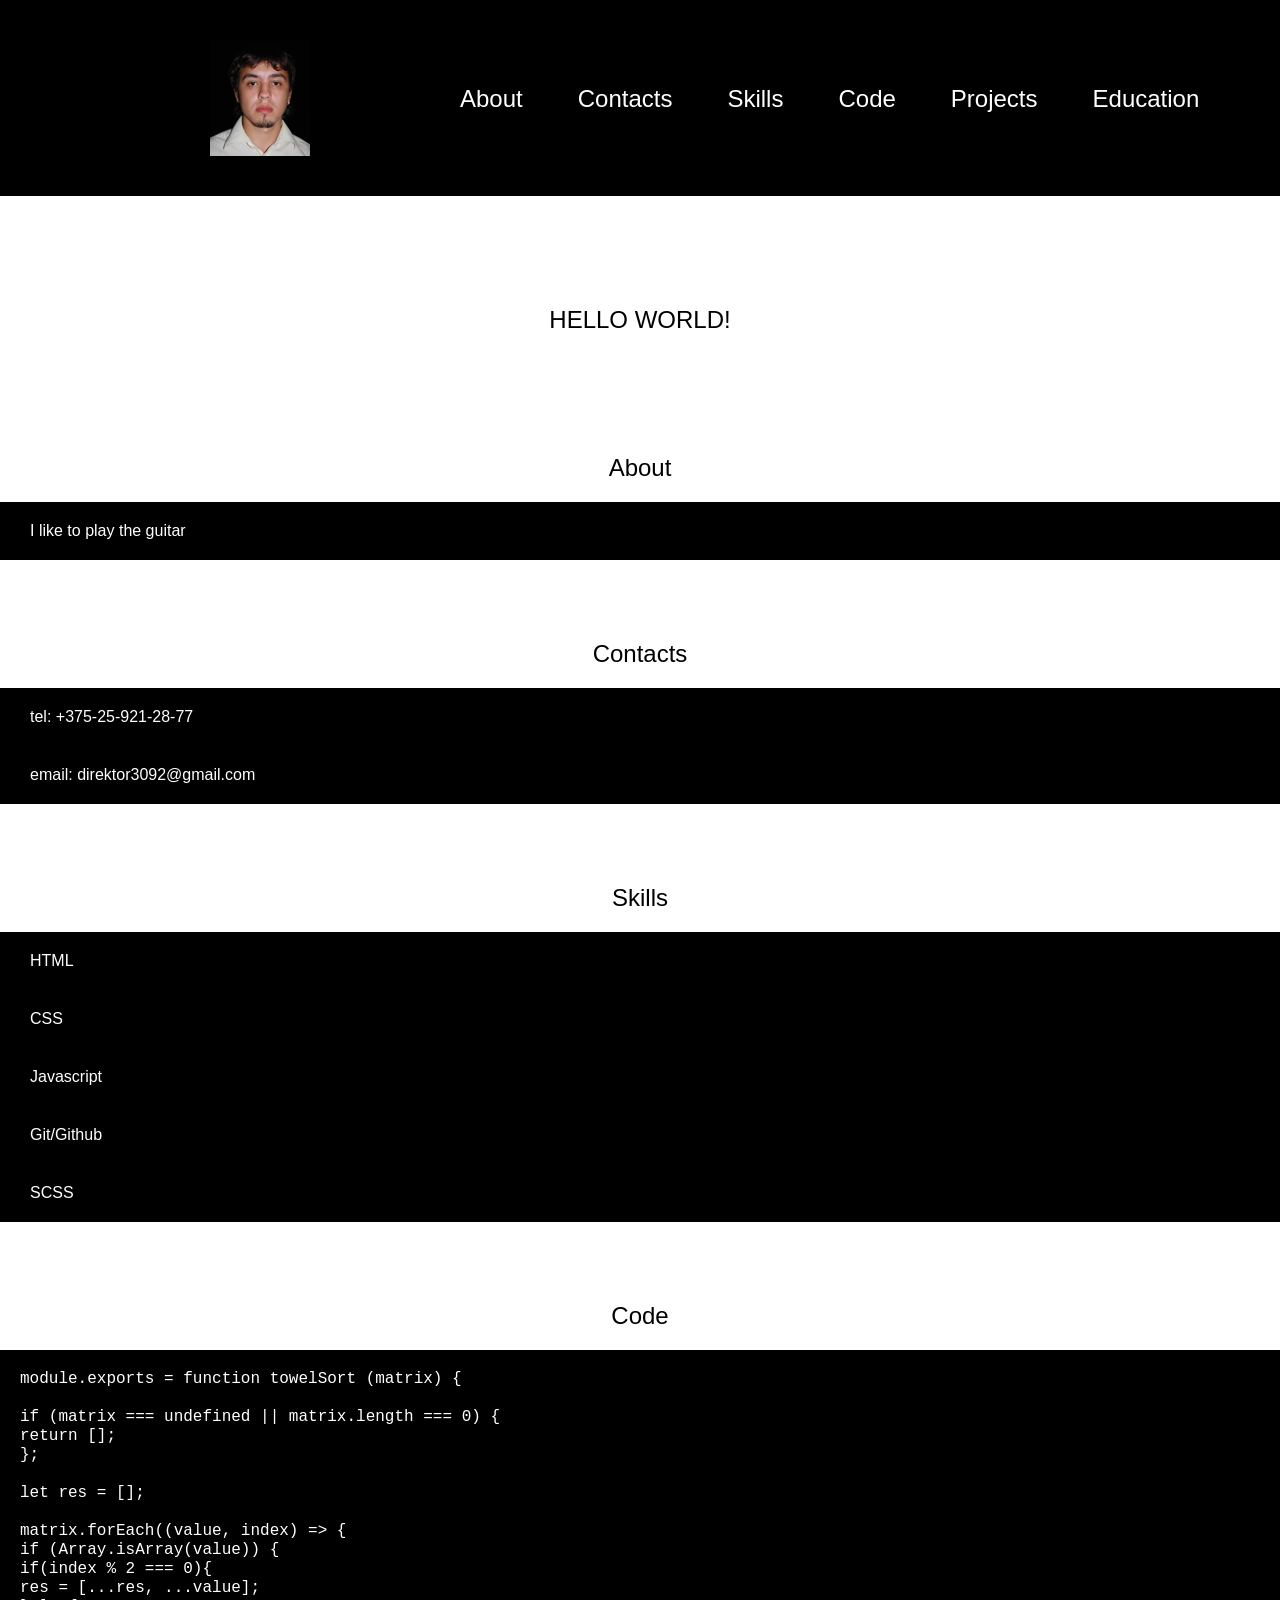
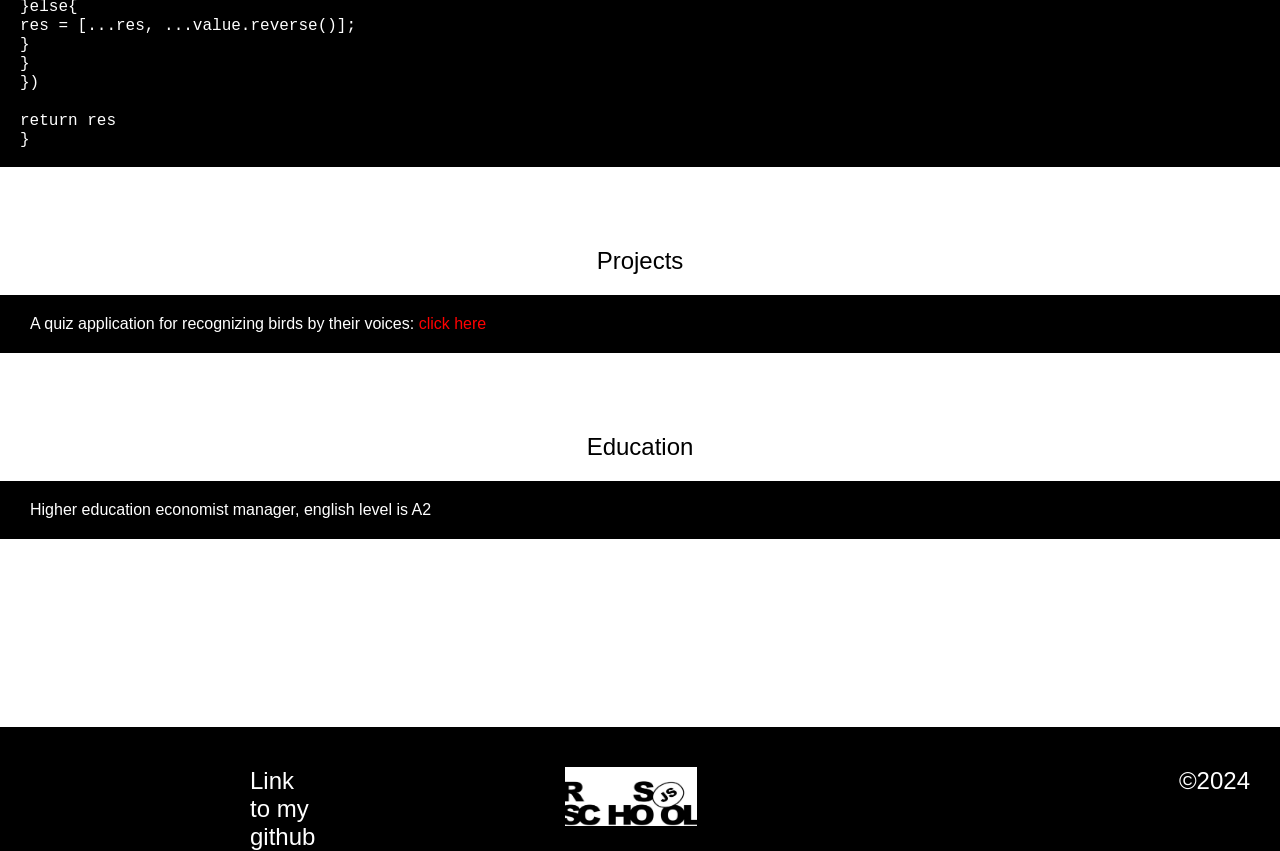
==== index.html @ 0789e9a3 "Update index.html" ====
<!DOCTYPE html>
<html lang="en">

<head>
    <meta charset="UTF-8">
    <meta http-equiv="X-UA-Compatible" content="IE=edge">
    <meta name="viewport" content="width=device-width, initial-scale=1.0">
    <link rel="stylesheet" href="./reset.css">
    <link rel="stylesheet" href="./style.css">
    <title>CV</title>
</head>

<body>
    <div class="container">
        <header class="header">
            <img src="./IMG_3437.jpg" alt="face" class="face" title="Lexa">
            <nav class="nav">
                <ul class="ul">
                    <li class="item"><a href="#About">About</a></li>
                    <li class="item"><a href="#Contacts">Contacts</a></li>
                    <li class="item"><a href="#Skills">Skills</a></li>
                    <li class="item"><a href="#Code">Code</a></li>
                    <li class="item"><a href="#Projects">Projects</a></li>
                    <li class="item"><a href="#Education">Education</a></li>
                </ul>
            </nav>
        </header>

        <main>
            <ul>
                <li>
                    <h1 class="hello">Hello World!</h1>
                </li>
                <li>
                    <h2 id="About">About</h2>
                    <p>I like to play the guitar</p>
                </li>
                <li>
                    <h2 id="Contacts">Contacts</h2>
                    <ul>
                        <li class="contacts">tel: +375-25-921-28-77</li>
                        <li class="contacts">email: direktor3092@gmail.com</li>
                    </ul>
                    <!-- <p> tel: +375-25-921-28-77</p>
				<p> email: direktor3092@gmail.com</p> -->
                </li>
                <li>
                    <h2 id="Skills">Skills</h2>
                    <ul>
                        <li class="skills">HTML</li>
                        <li class="skills">CSS</li>
                        <li class="skills">Javascript</li>
                        <li class="skills">Git/Github</li>
                        <li class="skills">SCSS</li>
                    </ul>
                    <!-- <p>HTML</p>
                    <p>CSS</p>
                    <p>Javascript</p>
                    <p>Git/Github</p>
                    <p>SCSS</p> -->
                </li>
                <li>
                    <h2 id="Code">Code</h2>
                    <pre>
					<code> 
						module.exports = function towelSort (matrix) {

							if (matrix === undefined || matrix.length === 0) {
							  return [];
							};
						  
							let res = [];
						  
							matrix.forEach((value, index) => {
							  if (Array.isArray(value)) {
								if(index % 2 === 0){
								res = [...res, ...value];
								}else{
								  res = [...res, ...value.reverse()];
								}
							  }
							})
						  
							return res
						  }
					  </code>
					</pre>
                </li>
                <li>
                    <h2 id="Projects">Projects</h2>
                    <p>A quiz application for recognizing birds by their voices: <a class="project_lint"
                            href="https://direktor3092-songbird.netlify.app/#en">click here</a></p>
                </li>
                <li>
                    <h2 id="Education">Education</h2>
                    <p>Higher education economist manager, english level is A2</p>
                </li>
            </ul>
            <div class="bottom"></div>
        </main>

        <footer class="footer">
            <div class="el"><a href="https://github.com/direktor3092" class="footer_link">Link to my github</a></div>
            <div class="el"><a href="https://rs.school/js/"><img src="./card_original.jpg" alt="logo" class="logo"></a>
            </div>
            <p class="last">©2024</p>
        </footer>

    </div>


</body>

</html>
---- style.css ----
html {
    scroll-behavior: smooth;
    }

.container{
    max-width: 1440px;
    margin:0 auto;
    }


    @import url("https://fonts.googleapis.com/css?family=Montserrat:700,900&subset=cyrillic");
@import url('https://fonts.googleapis.com/css?family=Open+Sans:300,300i,400,400i,700,700i&subset=cyrillic');

@keyframes header_anim {
  from {
    transform: translateX(-120%);
  }
  to {
    transform: translateX(0);
  }
}
/*--------------------------HEADER-----------------------------------*/

.ul{
    display: flex;
}

.nav{
    margin-left: 40px;
    padding-left: 40px;
}

header{
display: flex;
background-color:black;
}

.face{
padding: 20px;
padding-left: 170px;
    margin: 20px 10px 20px 40px;
}

.item{
    margin-top:70px ; 
   padding: 15px;
   padding-left: 40px; 
   justify-content: space-between;
   font-size: 24px;
   font-family: Arial, Helvetica, sans-serif;
}

a{
text-decoration: none;
color: white;
}

a:hover {
    box-shadow: 0 0 5px 1px;
   } 


   /*--------------------------section_1-----------------------------------*/

   .hello{
    text-align: center;
    font-family: Arial, Helvetica, sans-serif;
    font-size: 24px;
    padding: 20px 30px;
    margin: 90px auto;
    transform: translateX(0);
  animation-name: header_anim;
  animation-duration: 1s;
  animation-timing-function: cubic-bezier(0.68, -0.55, 0.265, 1.55);
  text-transform: uppercase;
  color: black;
  align-self: center;
  font-weight: 500;
  
   }

   /*--------------------------section_2-----------------------------------*/

   h2{
    text-align: center;
    font-family: Arial, Helvetica, sans-serif;
    font-size: 24px;
    padding: 10px 30px;
    margin-top: 70px;
    margin-bottom: 10px;

   }

   p, .contacts, .skills{
    font-family: Arial, Helvetica, sans-serif;
    font-size: 16px;
    color: white;
    background-color: black;
    padding: 20px 30px;
    text-align: left;

   }
   pre{
    font-family: Arial, Helvetica, sans-serif;
    font-size: 16px;
    color: white;
    background-color: black;
padding-left: 20px;
   }

.bottom{
height: 188px;
background-color: white;
}

.project_lint{
    color: red;
}


/*====================================footer==================================*/

.footer{
    display: flex;
    background-color: black;
}
.logo{
width: 50%;
height: 70%;
}

.footer_link{

    color: white;
}

.el{
    justify-content: space-between;
    padding-left: 250px;
    font-size: 24px;
   font-family: Arial, Helvetica, sans-serif;
   padding-top: 40px;
}

.footer_link{

    margin-top: 60px;
}

.last{
    justify-content: space-between;
    padding-left: 350px;
    font-size: 24px;
   font-family: Arial, Helvetica, sans-serif;
   padding-top: 40px;
    text-align: center;
}
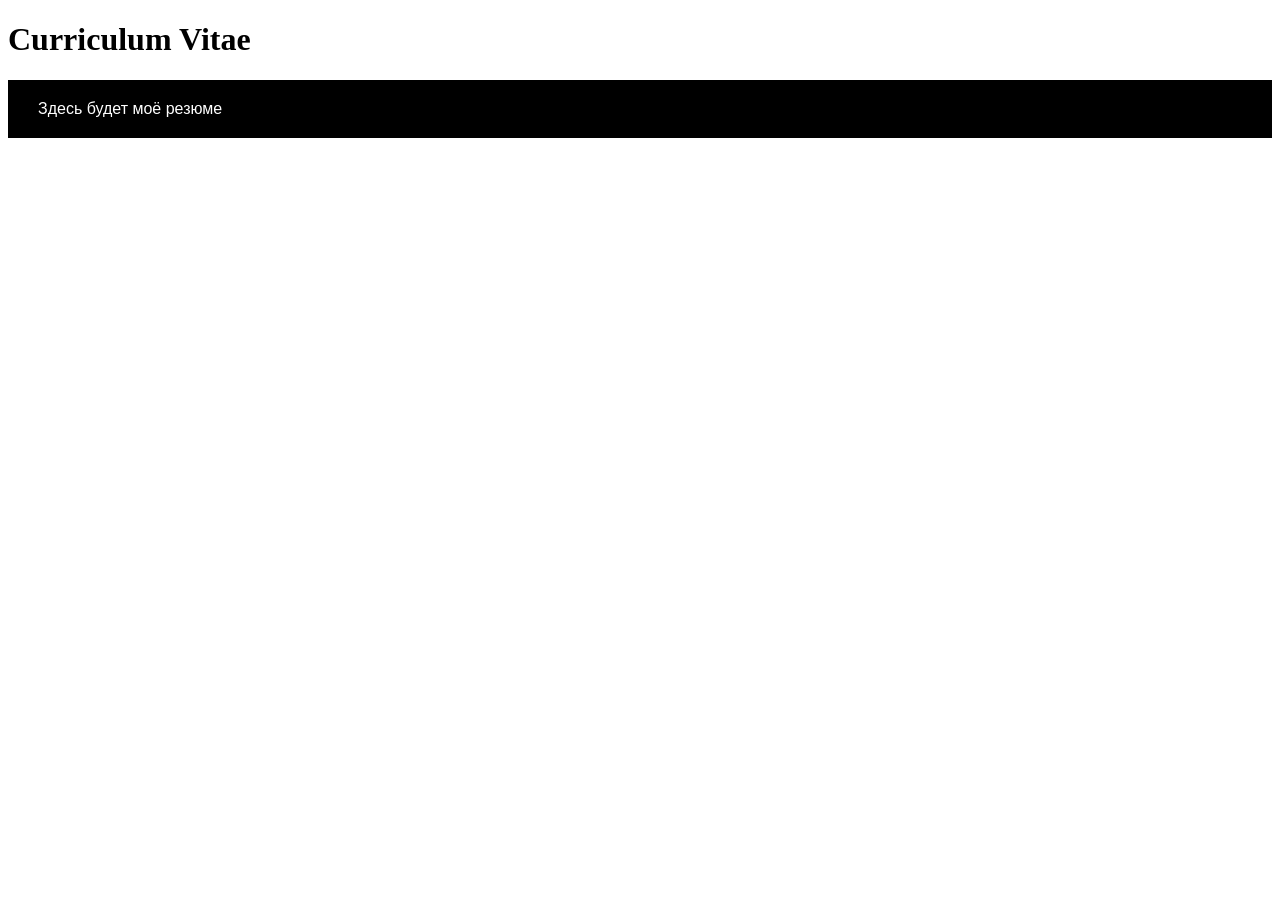
==== commit 89e257f9: "feat: add base HTML and CSS templates (Wed, Sep 09, 2026 09:28:01 PM)" ====
--- a/index.html
+++ b/index.html
@@ -1,114 +1,13 @@
 <!DOCTYPE html>
-<html lang="en">
-
+<html lang="ru">
 <head>
-    <meta charset="UTF-8">
-    <meta http-equiv="X-UA-Compatible" content="IE=edge">
-    <meta name="viewport" content="width=device-width, initial-scale=1.0">
-    <link rel="stylesheet" href="./reset.css">
-    <link rel="stylesheet" href="./style.css">
-    <title>CV</title>
+  <meta charset="UTF-8">
+  <meta name="viewport" content="width=device-width, initial-scale=1.0">
+  <title>CV</title>
+  <link rel="stylesheet" href="style.css">
 </head>
-
 <body>
-    <div class="container">
-        <header class="header">
-            <img src="./IMG_3437.jpg" alt="face" class="face" title="Lexa">
-            <nav class="nav">
-                <ul class="ul">
-                    <li class="item"><a href="#About">About</a></li>
-                    <li class="item"><a href="#Contacts">Contacts</a></li>
-                    <li class="item"><a href="#Skills">Skills</a></li>
-                    <li class="item"><a href="#Code">Code</a></li>
-                    <li class="item"><a href="#Projects">Projects</a></li>
-                    <li class="item"><a href="#Education">Education</a></li>
-                </ul>
-            </nav>
-        </header>
-
-        <main>
-            <ul>
-                <li>
-                    <h1 class="hello">Hello World!</h1>
-                </li>
-                <li>
-                    <h2 id="About">About</h2>
-                    <p>I like to play the guitar</p>
-                </li>
-                <li>
-                    <h2 id="Contacts">Contacts</h2>
-                    <ul>
-                        <li class="contacts">tel: +375-25-921-28-77</li>
-                        <li class="contacts">email: direktor3092@gmail.com</li>
-                    </ul>
-                    <!-- <p> tel: +375-25-921-28-77</p>
-				<p> email: direktor3092@gmail.com</p> -->
-                </li>
-                <li>
-                    <h2 id="Skills">Skills</h2>
-                    <ul>
-                        <li class="skills">HTML</li>
-                        <li class="skills">CSS</li>
-                        <li class="skills">Javascript</li>
-                        <li class="skills">Git/Github</li>
-                        <li class="skills">SCSS</li>
-                    </ul>
-                    <!-- <p>HTML</p>
-                    <p>CSS</p>
-                    <p>Javascript</p>
-                    <p>Git/Github</p>
-                    <p>SCSS</p> -->
-                </li>
-                <li>
-                    <h2 id="Code">Code</h2>
-                    <pre>
-					<code> 
-						module.exports = function towelSort (matrix) {
-
-							if (matrix === undefined || matrix.length === 0) {
-							  return [];
-							};
-						  
-							let res = [];
-						  
-							matrix.forEach((value, index) => {
-							  if (Array.isArray(value)) {
-								if(index % 2 === 0){
-								res = [...res, ...value];
-								}else{
-								  res = [...res, ...value.reverse()];
-								}
-							  }
-							})
-						  
-							return res
-						  }
-					  </code>
-					</pre>
-                </li>
-                <li>
-                    <h2 id="Projects">Projects</h2>
-                    <p>A quiz application for recognizing birds by their voices: <a class="project_lint"
-                            href="https://direktor3092-songbird.netlify.app/#en">click here</a></p>
-                </li>
-                <li>
-                    <h2 id="Education">Education</h2>
-                    <p>Higher education economist manager, english level is A2</p>
-                </li>
-            </ul>
-            <div class="bottom"></div>
-        </main>
-
-        <footer class="footer">
-            <div class="el"><a href="https://github.com/direktor3092" class="footer_link">Link to my github</a></div>
-            <div class="el"><a href="https://rs.school/js/"><img src="./card_original.jpg" alt="logo" class="logo"></a>
-            </div>
-            <p class="last">©2024</p>
-        </footer>
-
-    </div>
-
-
+  <h1>Curriculum Vitae</h1>
+  <p>Здесь будет моё резюме</p>
 </body>
-
-</html>
+</html>
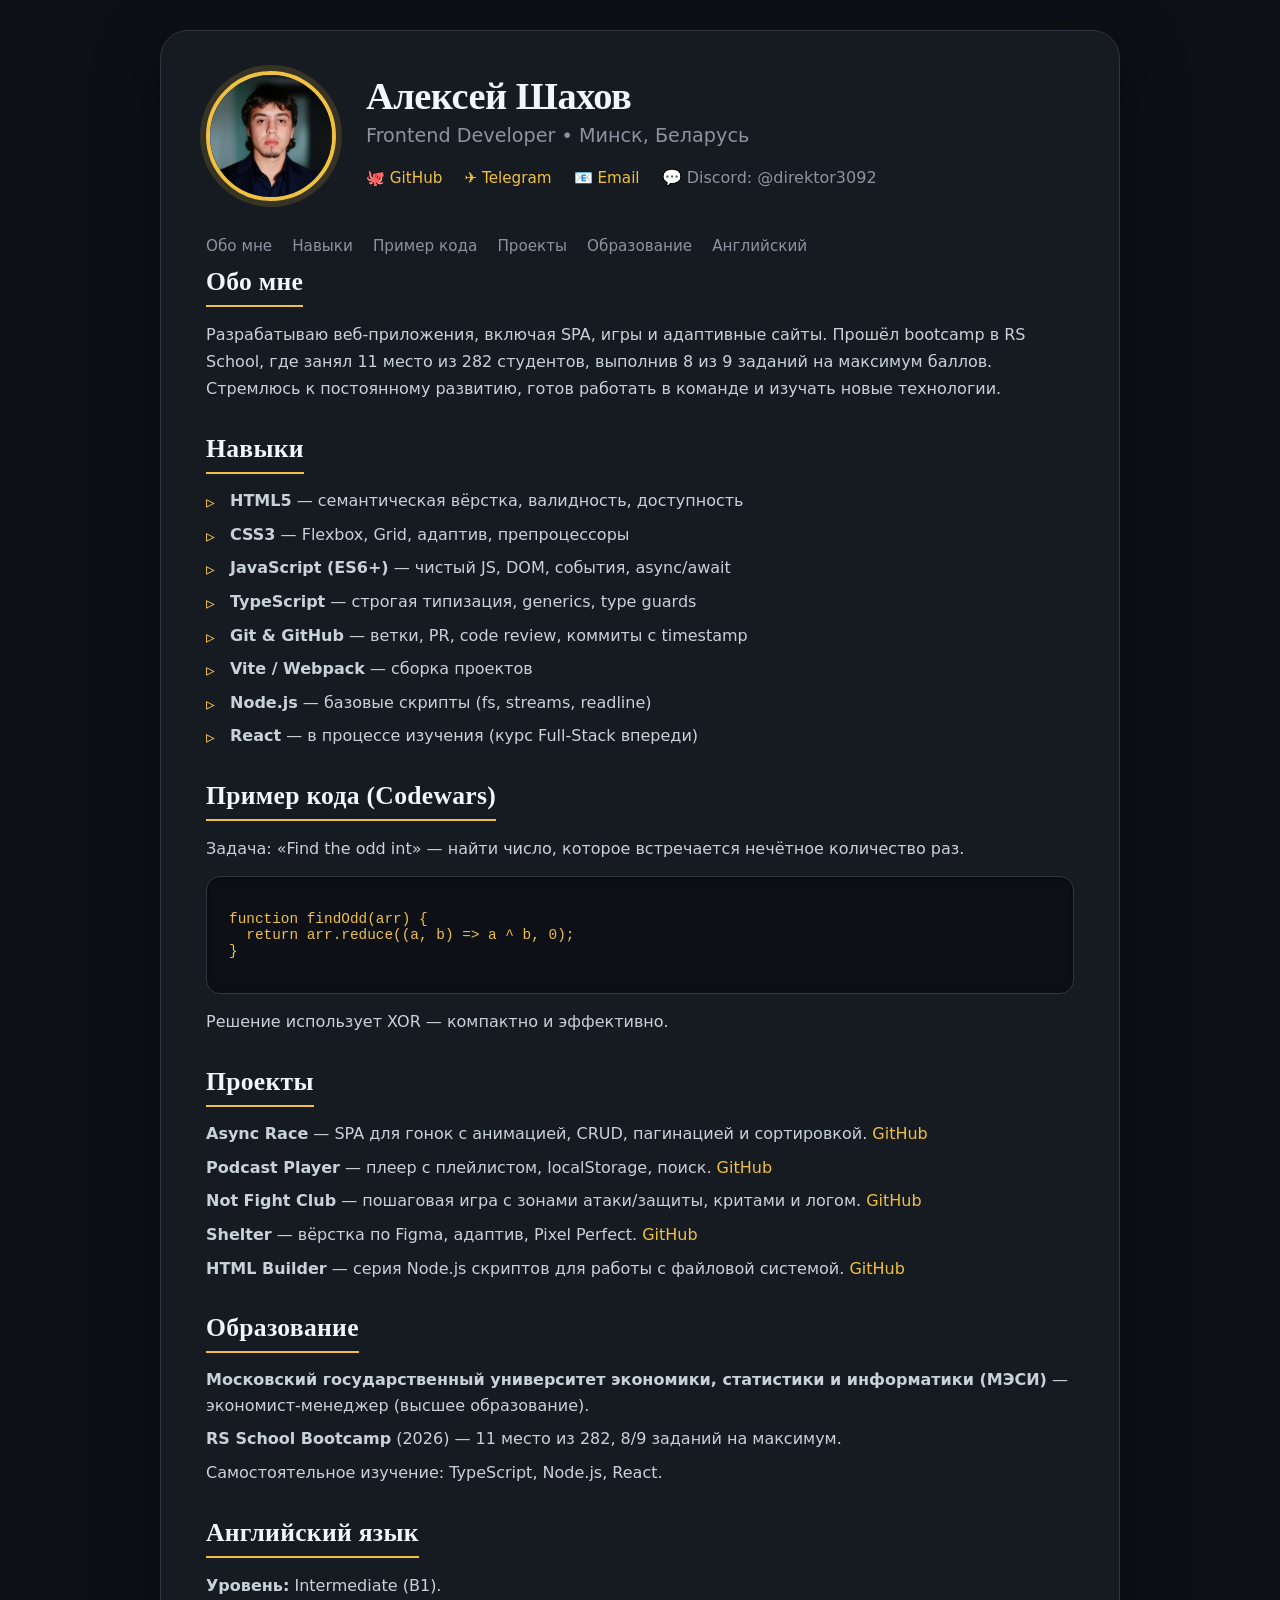
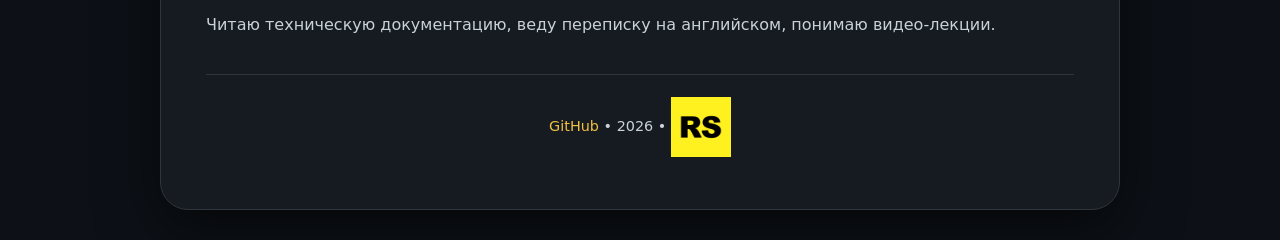
==== commit 8b2a92f1: "feat: complete CV layout with all sections, animations, and logo (Wed, Sep 09, 2026 10:35:12 PM)" ====
--- a/index.html
+++ b/index.html
@@ -1,13 +1,124 @@
 <!DOCTYPE html>
 <html lang="ru">
+
 <head>
-  <meta charset="UTF-8">
-  <meta name="viewport" content="width=device-width, initial-scale=1.0">
-  <title>CV</title>
-  <link rel="stylesheet" href="style.css">
+    <meta charset="UTF-8">
+    <link rel="icon" href="./assets/favicon.svg" type="image/svg+xml">
+    <meta name="viewport" content="width=device-width, initial-scale=1.0">
+    <title>CV — Алексей Шахов</title>
+    <link rel="stylesheet" href="style.css">
 </head>
+
 <body>
-  <h1>Curriculum Vitae</h1>
-  <p>Здесь будет моё резюме</p>
+    <div class="container">
+        <header class="header">
+            <div class="avatar">
+                <img src="assets/photo.webp" alt="Фото Алексея Шахова">
+            </div>
+            <div class="header-info">
+                <h1>Алексей Шахов</h1>
+                <p class="subtitle">Frontend Developer • Минск, Беларусь</p>
+                <ul class="contacts">
+                    <li><a href="https://github.com/direktor3092" target="_blank">🐙 GitHub</a></li>
+                    <li><a href="https://t.me/Alexey_Shakhov" target="_blank">✈️ Telegram</a></li>
+                    <li><a href="mailto:direktor3092@gmail.com">📧 Email</a></li>
+                    <li>💬 Discord: @direktor3092</li>
+                </ul>
+            </div>
+        </header>
+        <nav class="nav">
+            <ul>
+                <li><a href="#about">Обо мне</a></li>
+                <li><a href="#skills">Навыки</a></li>
+                <li><a href="#code">Пример кода</a></li>
+                <li><a href="#projects">Проекты</a></li>
+                <li><a href="#education">Образование</a></li>
+                <li><a href="#english">Английский</a></li>
+            </ul>
+        </nav>
+        <main>
+            <section id="about">
+                <h2>Обо мне</h2>
+                <p>
+                    Разрабатываю веб-приложения, включая SPA, игры и адаптивные сайты. Прошёл bootcamp в RS School, где
+                    занял 11 место из 282 студентов, выполнив 8 из 9 заданий на максимум баллов. Стремлюсь к постоянному
+                    развитию, готов работать в команде и изучать новые технологии.
+                </p>
+            </section>
+
+            <section id="skills">
+                <h2>Навыки</h2>
+                <ul>
+                    <li><strong>HTML5</strong> — семантическая вёрстка, валидность, доступность</li>
+                    <li><strong>CSS3</strong> — Flexbox, Grid, адаптив, препроцессоры</li>
+                    <li><strong>JavaScript (ES6+)</strong> — чистый JS, DOM, события, async/await</li>
+                    <li><strong>TypeScript</strong> — строгая типизация, generics, type guards</li>
+                    <li><strong>Git & GitHub</strong> — ветки, PR, code review, коммиты с timestamp</li>
+                    <li><strong>Vite / Webpack</strong> — сборка проектов</li>
+                    <li><strong>Node.js</strong> — базовые скрипты (fs, streams, readline)</li>
+                    <li><strong>React</strong> — в процессе изучения (курс Full-Stack впереди)</li>
+                </ul>
+            </section>
+            <section id="code">
+                <h2>Пример кода (Codewars)</h2>
+                <p>Задача: «Find the odd int» — найти число, которое встречается нечётное количество раз.</p>
+                <pre><code>
+function findOdd(arr) {
+  return arr.reduce((a, b) => a ^ b, 0);
+}
+        </code></pre>
+                <p>Решение использует XOR — компактно и эффективно.</p>
+            </section>
+            <section id="projects">
+                <h2>Проекты</h2>
+                <ul>
+                    <li>
+                        <strong>Async Race</strong> — SPA для гонок с анимацией, CRUD, пагинацией и сортировкой.
+                        <a href="https://github.com/direktor3092/async-race" target="_blank">GitHub</a>
+                    </li>
+                    <li>
+                        <strong>Podcast Player</strong> — плеер с плейлистом, localStorage, поиск.
+                        <a href="https://github.com/direktor3092/podcast-player" target="_blank">GitHub</a>
+                    </li>
+                    <li>
+                        <strong>Not Fight Club</strong> — пошаговая игра с зонами атаки/защиты, критами и логом.
+                        <a href="https://github.com/direktor3092/not-fight-club" target="_blank">GitHub</a>
+                    </li>
+                    <li>
+                        <strong>Shelter</strong> — вёрстка по Figma, адаптив, Pixel Perfect.
+                        <a href="https://github.com/direktor3092/shelter" target="_blank">GitHub</a>
+                    </li>
+                    <li>
+                        <strong>HTML Builder</strong> — серия Node.js скриптов для работы с файловой системой.
+                        <a href="https://github.com/direktor3092/HTML-builder" target="_blank">GitHub</a>
+                    </li>
+                </ul>
+            </section>
+            <section id="education">
+                <h2>Образование</h2>
+                <ul>
+                    <li><strong>Московский государственный университет экономики, статистики и информатики
+                            (МЭСИ)</strong> — экономист-менеджер (высшее образование).</li>
+                    <li><strong>RS School Bootcamp</strong> (2026) — 11 место из 282, 8/9 заданий на максимум.</li>
+                    <li>Самостоятельное изучение: TypeScript, Node.js, React.</li>
+                </ul>
+            </section>
+            <section id="english">
+                <h2>Английский язык</h2>
+                <p><strong>Уровень:</strong> Intermediate (B1).</p>
+                <p>Читаю техническую документацию, веду переписку на английском, понимаю видео-лекции.</p>
+            </section>
+        </main>
+        <footer>
+            <p>
+                <a href="https://github.com/direktor3092" target="_blank">GitHub</a> •
+                <span>2026</span> •
+                <a href="https://rs.school" target="_blank">
+                    <img src="./assets/rs_logo.webp" alt="RS School" class="rs-logo">
+                </a>
+            </p>
+        </footer>
+    </div>
 </body>
+
 </html>
--- a/style.css
+++ b/style.css
@@ -1,157 +1,299 @@
+/* ===== RESET & BASE ===== */
+* {
+  margin: 0;
+  padding: 0;
+  box-sizing: border-box;
+}
 html {
-    scroll-behavior: smooth;
-    }
-
-.container{
-    max-width: 1440px;
-    margin:0 auto;
-    }
-
-
-    @import url("https://fonts.googleapis.com/css?family=Montserrat:700,900&subset=cyrillic");
-@import url('https://fonts.googleapis.com/css?family=Open+Sans:300,300i,400,400i,700,700i&subset=cyrillic');
-
-@keyframes header_anim {
-  from {
-    transform: translateX(-120%);
-  }
+  scroll-behavior: smooth;
+}
+
+body {
+  font-family: 'Segoe UI', system-ui, -apple-system, sans-serif;
+  background: #0d1117;
+  display: flex;
+  justify-content: center;
+  align-items: center;
+  min-height: 100vh;
+  padding: 30px 20px;
+  color: #e6edf3;
+}
+
+.container {
+  max-width: 960px;
+  width: 100%;
+  background: #161b22;
+  padding: 40px 45px;
+  border-radius: 28px;
+  box-shadow: 0 20px 60px rgba(0, 0, 0, 0.6);
+  border: 1px solid #30363d;
+  transition: all 0.2s;
+}
+
+/* ===== HEADER ===== */
+.header {
+  display: flex;
+  align-items: center;
+  gap: 30px;
+  margin-bottom: 32px;
+}
+
+.avatar {
+  flex-shrink: 0;
+  width: 130px;
+  height: 130px;
+  border-radius: 50%;
+  overflow: hidden;
+  border: 4px solid #f0c040;
+  box-shadow: 0 0 0 6px rgba(240, 192, 64, 0.15);
+}
+
+.avatar img {
+  width: 100%;
+  height: 100%;
+  object-fit: cover;
+  display: block;
+}
+
+.header-info h1 {
+  font-size: 2.4rem;
+  font-weight: 700;
+  font-family: 'Georgia', serif;
+  letter-spacing: -0.5px;
+  color: #f0f6fc;
+  margin-bottom: 2px;
+}
+
+.subtitle {
+  font-size: 1.2rem;
+  color: #8b949e;
+  margin-bottom: 12px;
+  font-weight: 300;
+}
+
+.contacts {
+  display: flex;
+  flex-wrap: wrap;
+  gap: 10px 22px;
+  list-style: none;
+  padding: 0;
+  margin: 0;
+}
+
+.contacts li {
+  padding: 0;
+}
+
+.contacts a {
+  color: #f0c040;
+  text-decoration: none;
+  font-weight: 500;
+  font-size: 0.95rem;
+  transition: color 0.2s, border-bottom 0.2s;
+  border-bottom: 1px solid transparent;
+}
+
+.contacts a:hover {
+  color: #ffd966;
+  border-bottom-color: #f0c040;
+}
+
+.contacts li:last-child {
+  color: #8b949e;
+}
+
+/* ===== NAVIGATION ===== */
+.nav ul {
+  display: flex;
+  flex-wrap: wrap;
+  gap: 10px 20px;
+  list-style: none;
+  padding: 0;
+  margin: 0;
+}
+
+.nav li {
+  padding: 0;
+}
+
+.nav a {
+  color: #8b949e;
+  text-decoration: none;
+  font-weight: 500;
+  font-size: 0.95rem;
+  transition: color 0.2s;
+  padding: 4px 0;
+}
+
+.nav a:hover {
+  color: #f0c040;
+}
+.nav ul li::before {
+  content: none;
+}
+
+/* ===== SECTIONS ===== */
+section {
+  margin-bottom: 32px;
+}
+
+h2 {
+  font-size: 1.6rem;
+  font-weight: 600;
+  font-family: 'Georgia', serif;
+  color: #f0f6fc;
+  margin-bottom: 14px;
+  padding-bottom: 8px;
+  border-bottom: 2px solid #f0c040;
+  display: inline-block;
+  letter-spacing: 0.3px;
+}
+
+p {
+  line-height: 1.7;
+  margin-bottom: 12px;
+  color: #c9d1d9;
+}
+
+ul {
+  list-style: none;
+  padding: 0;
+  margin: 0;
+}
+
+ul li {
+  margin-bottom: 8px;
+  padding-left: 24px;
+  position: relative;
+  line-height: 1.6;
+  color: #c9d1d9;
+}
+
+ul li::before {
+  content: "▹";
+  color: #f0c040;
+  position: absolute;
+  left: 0;
+  font-size: 1.1rem;
+}
+
+.contacts li::before {
+  content: none;
+}
+
+#projects ul li::before,
+#education ul li::before {
+  content: none;
+}
+
+#projects ul li,
+#education ul li {
+  padding-left: 0;
+}
+
+#projects a {
+  color: #f0c040;
+  text-decoration: none;
+  font-weight: 500;
+  transition: color 0.2s;
+}
+
+#projects a:hover {
+  color: #ffd966;
+  text-decoration: underline;
+}
+
+/* ===== CODE EXAMPLE ===== */
+pre {
+  background: #0d1117;
+  padding: 18px 22px;
+  border-radius: 14px;
+  overflow-x: auto;
+  font-size: 0.9rem;
+  border: 1px solid #30363d;
+  margin: 14px 0;
+  box-shadow: inset 0 2px 8px rgba(0, 0, 0, 0.4);
+}
+
+code {
+  font-family: 'Fira Code', 'JetBrains Mono', monospace;
+  color: #f0c040;
+}
+
+/* ===== FOOTER ===== */
+footer {
+  margin-top: 36px;
+  padding-top: 22px;
+  border-top: 1px solid #30363d;
+  text-align: center;
+  font-size: 0.9rem;
+  color: #8b949e;
+}
+
+footer a {
+  color: #f0c040;
+  text-decoration: none;
+  font-weight: 500;
+  transition: color 0.2s;
+}
+
+footer a:hover {
+  color: #ffd966;
+  text-decoration: underline;
+}
+.rs-logo {
+  width: 60px;
+  height: auto;
+  vertical-align: middle;
+  transition: opacity 0.2s;
+}
+.rs-logo:hover {
+  opacity: 0.8;
+}
+
+/* ===== RESPONSIVE ===== */
+@media (max-width: 700px) {
+  .container {
+    padding: 24px 20px;
+  }
+  .header {
+    flex-direction: column;
+    text-align: center;
+  }
+  .avatar {
+    width: 110px;
+    height: 110px;
+  }
+  .header-info h1 {
+    font-size: 1.8rem;
+  }
+  .contacts {
+    justify-content: center;
+  }
+  .nav {
+    justify-content: center;
+  }
+  h2 {
+    font-size: 1.3rem;
+  }
+}
+/* Анимация появления секций */
+section {
+  opacity: 0;
+  transform: translateY(20px);
+  animation: fadeUp 0.6s ease forwards;
+}
+
+section:nth-child(1) { animation-delay: 0.1s; }
+section:nth-child(2) { animation-delay: 0.2s; }
+section:nth-child(3) { animation-delay: 0.3s; }
+section:nth-child(4) { animation-delay: 0.4s; }
+section:nth-child(5) { animation-delay: 0.5s; }
+section:nth-child(6) { animation-delay: 0.6s; }
+
+@keyframes fadeUp {
   to {
-    transform: translateX(0);
-  }
-}
-/*--------------------------HEADER-----------------------------------*/
-
-.ul{
-    display: flex;
-}
-
-.nav{
-    margin-left: 40px;
-    padding-left: 40px;
-}
-
-header{
-display: flex;
-background-color:black;
-}
-
-.face{
-padding: 20px;
-padding-left: 170px;
-    margin: 20px 10px 20px 40px;
-}
-
-.item{
-    margin-top:70px ; 
-   padding: 15px;
-   padding-left: 40px; 
-   justify-content: space-between;
-   font-size: 24px;
-   font-family: Arial, Helvetica, sans-serif;
-}
-
-a{
-text-decoration: none;
-color: white;
-}
-
-a:hover {
-    box-shadow: 0 0 5px 1px;
-   } 
-
-
-   /*--------------------------section_1-----------------------------------*/
-
-   .hello{
-    text-align: center;
-    font-family: Arial, Helvetica, sans-serif;
-    font-size: 24px;
-    padding: 20px 30px;
-    margin: 90px auto;
-    transform: translateX(0);
-  animation-name: header_anim;
-  animation-duration: 1s;
-  animation-timing-function: cubic-bezier(0.68, -0.55, 0.265, 1.55);
-  text-transform: uppercase;
-  color: black;
-  align-self: center;
-  font-weight: 500;
-  
-   }
-
-   /*--------------------------section_2-----------------------------------*/
-
-   h2{
-    text-align: center;
-    font-family: Arial, Helvetica, sans-serif;
-    font-size: 24px;
-    padding: 10px 30px;
-    margin-top: 70px;
-    margin-bottom: 10px;
-
-   }
-
-   p, .contacts, .skills{
-    font-family: Arial, Helvetica, sans-serif;
-    font-size: 16px;
-    color: white;
-    background-color: black;
-    padding: 20px 30px;
-    text-align: left;
-
-   }
-   pre{
-    font-family: Arial, Helvetica, sans-serif;
-    font-size: 16px;
-    color: white;
-    background-color: black;
-padding-left: 20px;
-   }
-
-.bottom{
-height: 188px;
-background-color: white;
-}
-
-.project_lint{
-    color: red;
-}
-
-
-/*====================================footer==================================*/
-
-.footer{
-    display: flex;
-    background-color: black;
-}
-.logo{
-width: 50%;
-height: 70%;
-}
-
-.footer_link{
-
-    color: white;
-}
-
-.el{
-    justify-content: space-between;
-    padding-left: 250px;
-    font-size: 24px;
-   font-family: Arial, Helvetica, sans-serif;
-   padding-top: 40px;
-}
-
-.footer_link{
-
-    margin-top: 60px;
-}
-
-.last{
-    justify-content: space-between;
-    padding-left: 350px;
-    font-size: 24px;
-   font-family: Arial, Helvetica, sans-serif;
-   padding-top: 40px;
-    text-align: center;
-}
+    opacity: 1;
+    transform: translateY(0);
+  }
+}
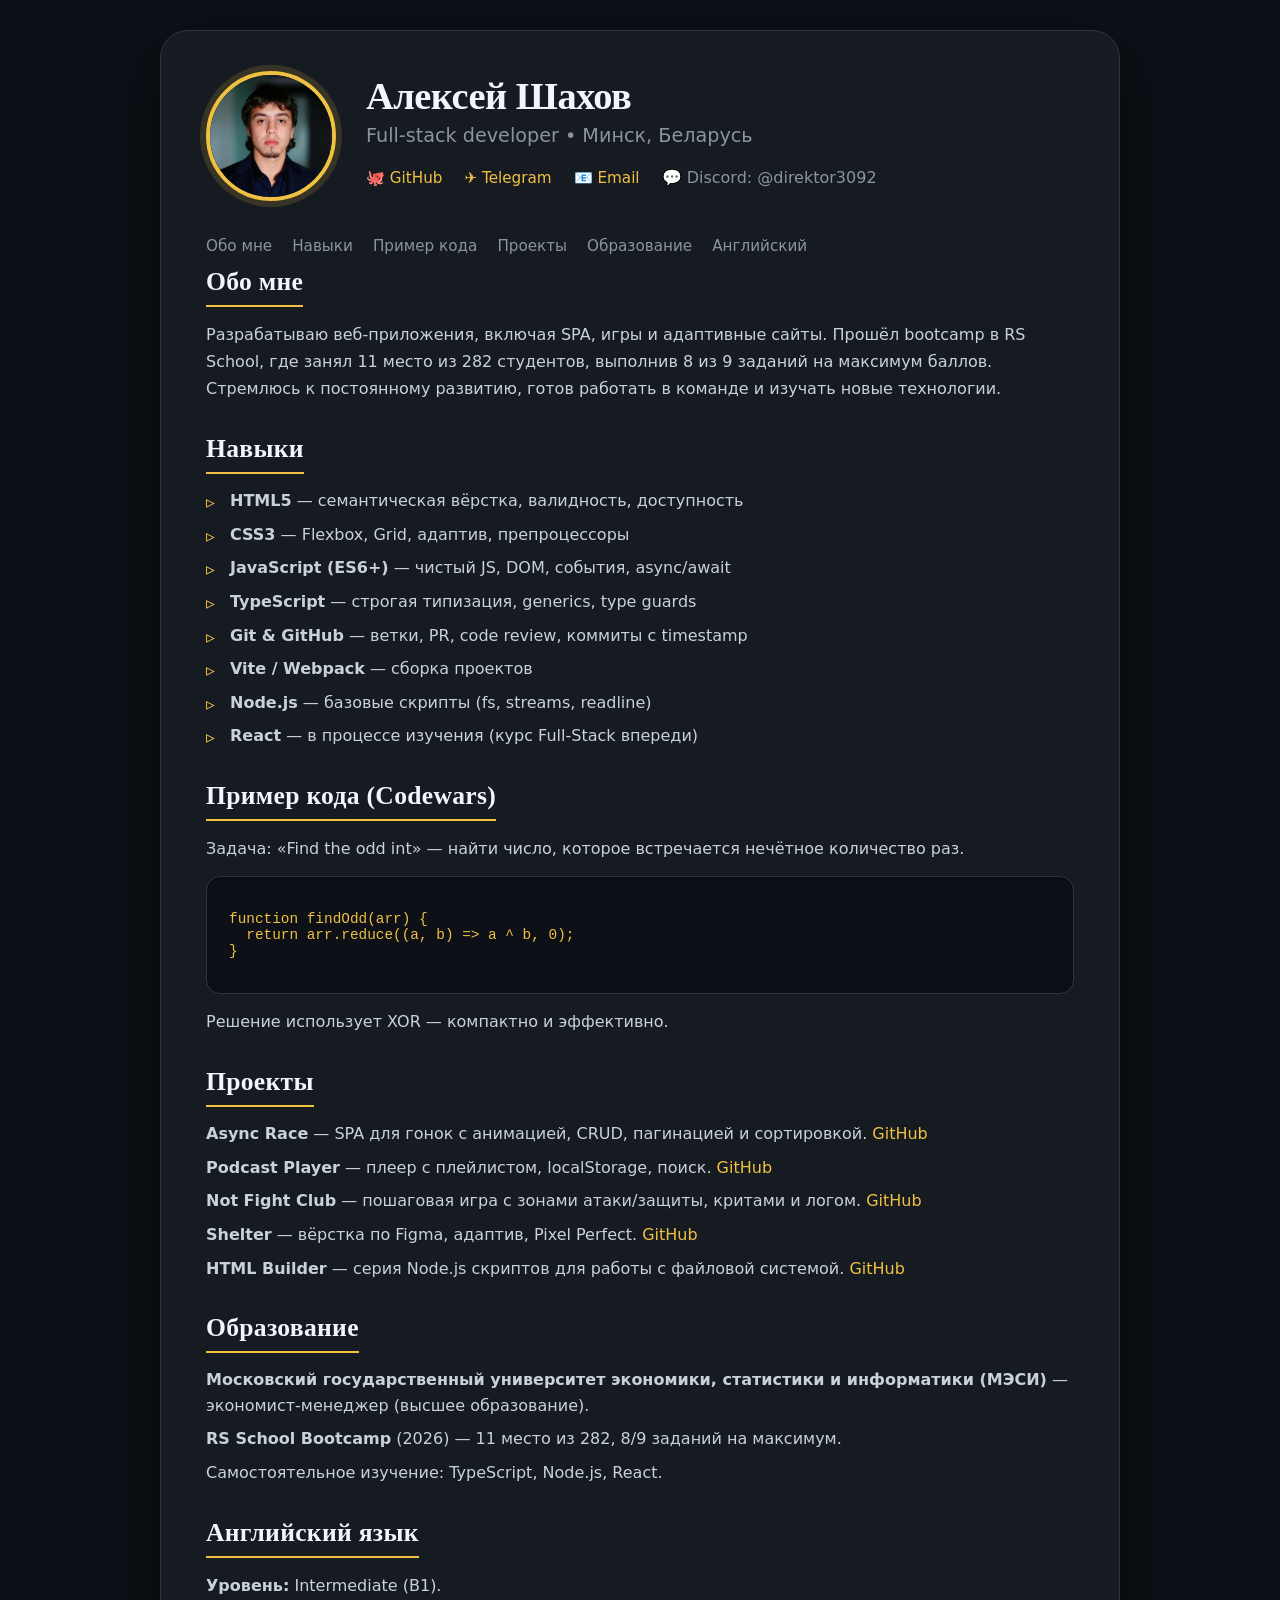
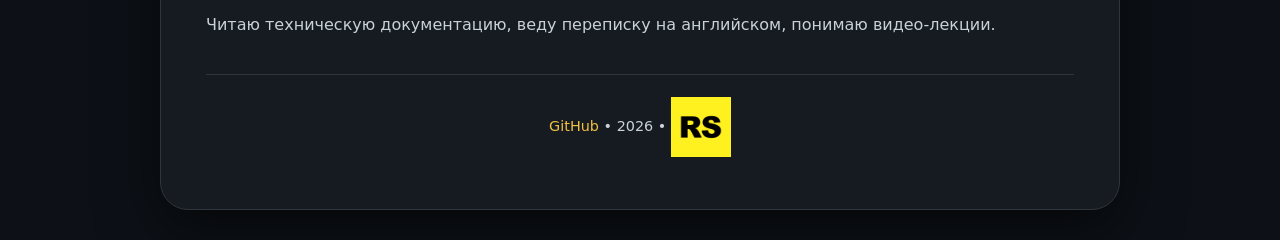
==== commit a1997948: "feat: update job title to Full Stack Developer (Wed, Sep 09, 2026 11:14:40 PM)" ====
--- a/index.html
+++ b/index.html
@@ -17,7 +17,7 @@
             </div>
             <div class="header-info">
                 <h1>Алексей Шахов</h1>
-                <p class="subtitle">Frontend Developer • Минск, Беларусь</p>
+                <p class="subtitle">Full-stack developer • Минск, Беларусь</p>
                 <ul class="contacts">
                     <li><a href="https://github.com/direktor3092" target="_blank">🐙 GitHub</a></li>
                     <li><a href="https://t.me/Alexey_Shakhov" target="_blank">✈️ Telegram</a></li>
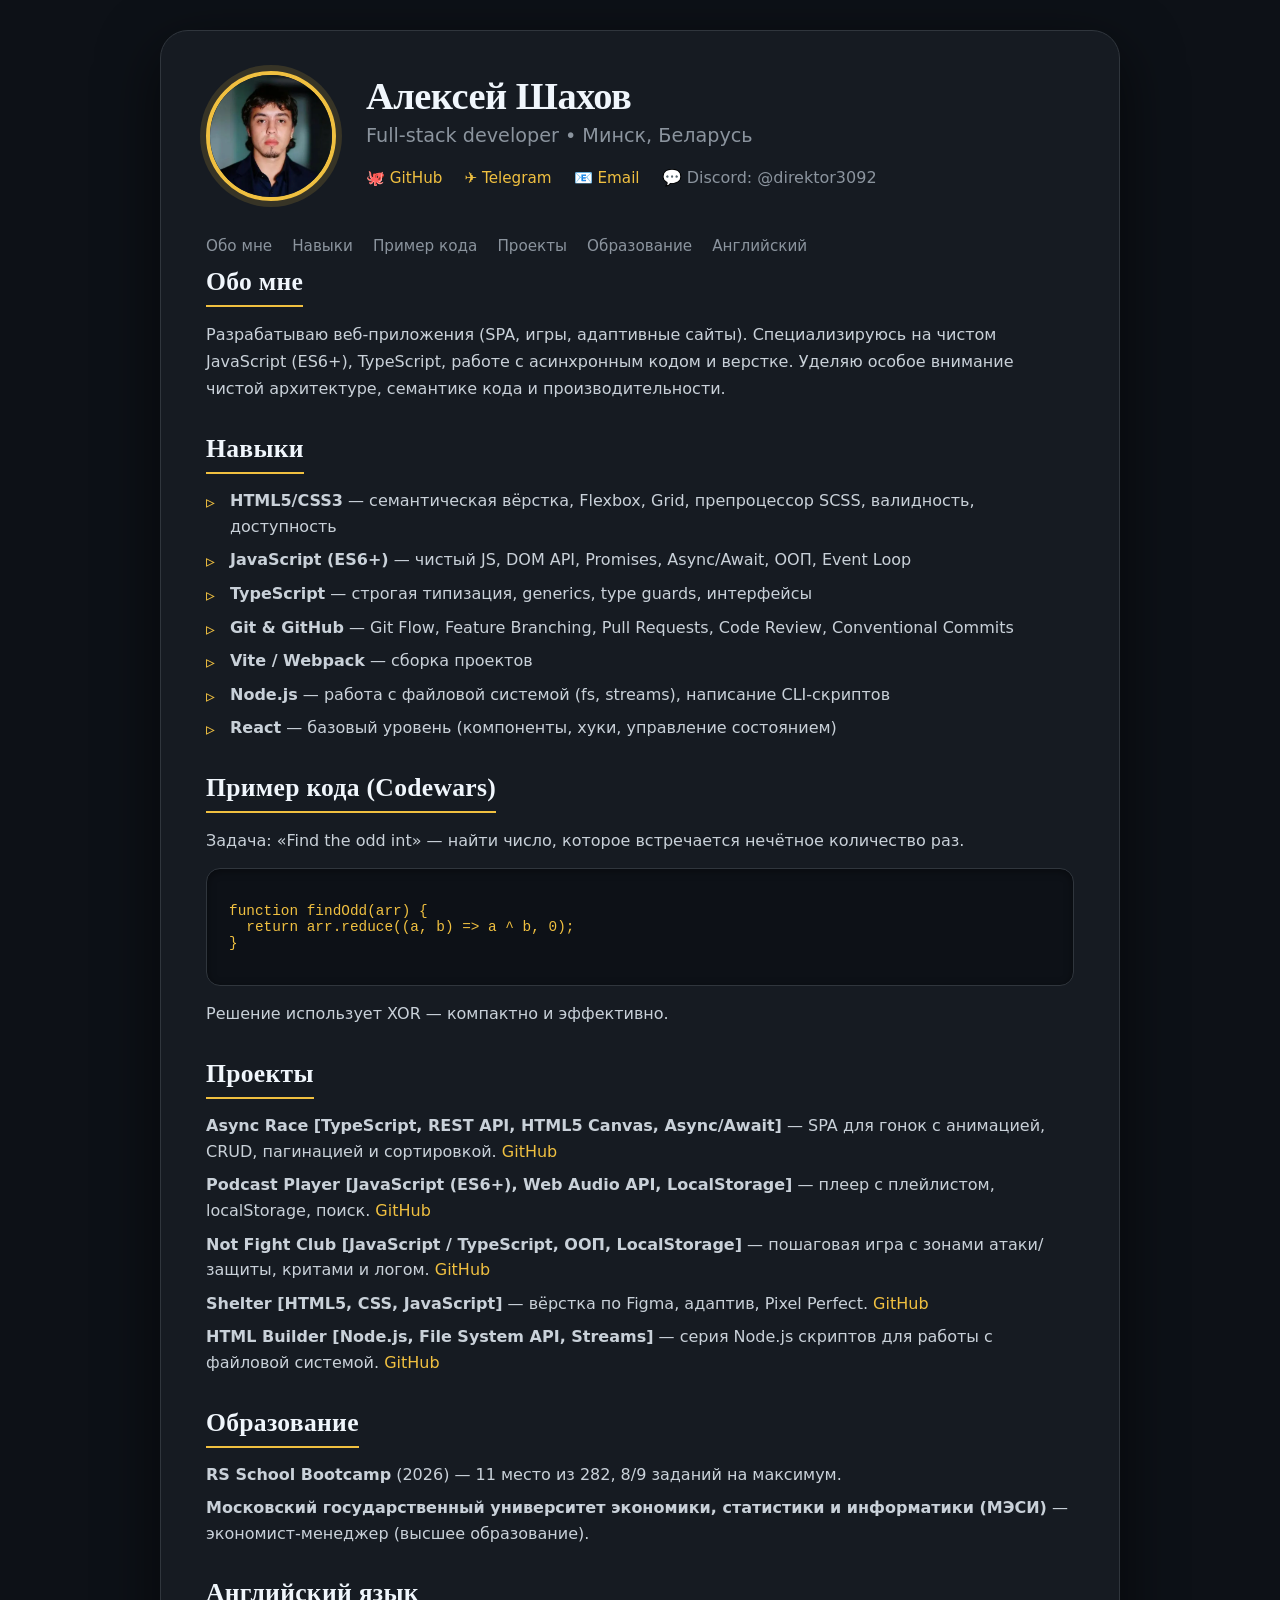
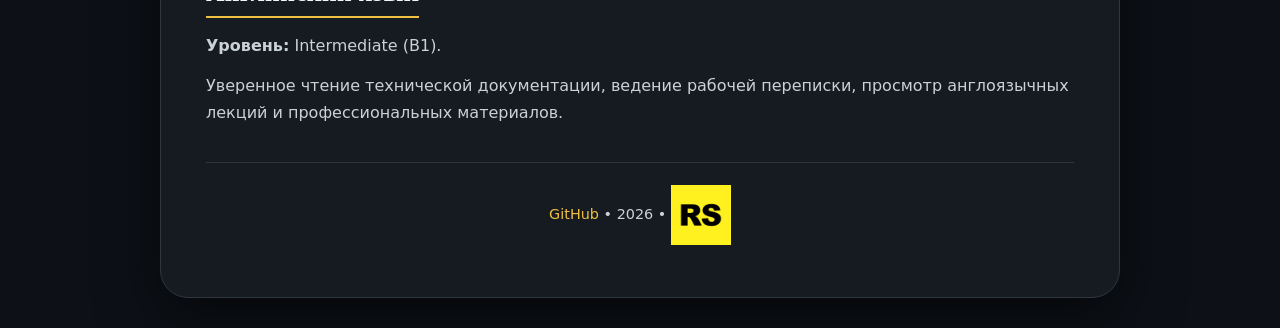
==== commit 1739b07a: "docs: minor updates across multiple sections (Mon, Sep 14, 2026 10:14:07 PM)" ====
--- a/index.html
+++ b/index.html
@@ -40,23 +40,25 @@
             <section id="about">
                 <h2>Обо мне</h2>
                 <p>
-                    Разрабатываю веб-приложения, включая SPA, игры и адаптивные сайты. Прошёл bootcamp в RS School, где
-                    занял 11 место из 282 студентов, выполнив 8 из 9 заданий на максимум баллов. Стремлюсь к постоянному
-                    развитию, готов работать в команде и изучать новые технологии.
+                    Разрабатываю веб-приложения (SPA, игры, адаптивные сайты).
+                    Специализируюсь на чистом JavaScript (ES6+), TypeScript, работе с асинхронным кодом и верстке.
+                    Уделяю особое внимание чистой архитектуре, семантике кода и производительности.
                 </p>
             </section>
 
             <section id="skills">
                 <h2>Навыки</h2>
                 <ul>
-                    <li><strong>HTML5</strong> — семантическая вёрстка, валидность, доступность</li>
-                    <li><strong>CSS3</strong> — Flexbox, Grid, адаптив, препроцессоры</li>
-                    <li><strong>JavaScript (ES6+)</strong> — чистый JS, DOM, события, async/await</li>
-                    <li><strong>TypeScript</strong> — строгая типизация, generics, type guards</li>
-                    <li><strong>Git & GitHub</strong> — ветки, PR, code review, коммиты с timestamp</li>
+                    <li><strong>HTML5/CSS3</strong> — семантическая вёрстка, Flexbox, Grid, препроцессор SCSS,
+                        валидность, доступность</li>
+                    <li><strong>JavaScript (ES6+)</strong> — чистый JS, DOM API, Promises, Async/Await, ООП, Event Loop
+                    </li>
+                    <li><strong>TypeScript</strong> — строгая типизация, generics, type guards, интерфейсы</li>
+                    <li><strong>Git & GitHub</strong> — Git Flow, Feature Branching, Pull Requests, Code Review,
+                        Conventional Commits</li>
                     <li><strong>Vite / Webpack</strong> — сборка проектов</li>
-                    <li><strong>Node.js</strong> — базовые скрипты (fs, streams, readline)</li>
-                    <li><strong>React</strong> — в процессе изучения (курс Full-Stack впереди)</li>
+                    <li><strong>Node.js</strong> — работа с файловой системой (fs, streams), написание CLI-скриптов</li>
+                    <li><strong>React</strong> — базовый уровень (компоненты, хуки, управление состоянием)</li>
                 </ul>
             </section>
             <section id="code">
@@ -73,23 +75,23 @@
                 <h2>Проекты</h2>
                 <ul>
                     <li>
-                        <strong>Async Race</strong> — SPA для гонок с анимацией, CRUD, пагинацией и сортировкой.
+                        <strong>Async Race [TypeScript, REST API, HTML5 Canvas, Async/Await]</strong> — SPA для гонок с анимацией, CRUD, пагинацией и сортировкой.
                         <a href="https://github.com/direktor3092/async-race" target="_blank">GitHub</a>
                     </li>
                     <li>
-                        <strong>Podcast Player</strong> — плеер с плейлистом, localStorage, поиск.
+                        <strong>Podcast Player [JavaScript (ES6+), Web Audio API, LocalStorage]</strong> — плеер с плейлистом, localStorage, поиск.
                         <a href="https://github.com/direktor3092/podcast-player" target="_blank">GitHub</a>
                     </li>
                     <li>
-                        <strong>Not Fight Club</strong> — пошаговая игра с зонами атаки/защиты, критами и логом.
+                        <strong>Not Fight Club [JavaScript / TypeScript, ООП, LocalStorage]</strong> — пошаговая игра с зонами атаки/защиты, критами и логом.
                         <a href="https://github.com/direktor3092/not-fight-club" target="_blank">GitHub</a>
                     </li>
                     <li>
-                        <strong>Shelter</strong> — вёрстка по Figma, адаптив, Pixel Perfect.
+                        <strong>Shelter [HTML5, CSS, JavaScript]</strong> — вёрстка по Figma, адаптив, Pixel Perfect.
                         <a href="https://github.com/direktor3092/shelter" target="_blank">GitHub</a>
                     </li>
                     <li>
-                        <strong>HTML Builder</strong> — серия Node.js скриптов для работы с файловой системой.
+                        <strong>HTML Builder [Node.js, File System API, Streams]</strong> — серия Node.js скриптов для работы с файловой системой.
                         <a href="https://github.com/direktor3092/HTML-builder" target="_blank">GitHub</a>
                     </li>
                 </ul>
@@ -97,16 +99,16 @@
             <section id="education">
                 <h2>Образование</h2>
                 <ul>
+                    <li><strong>RS School Bootcamp</strong> (2026) — 11 место из 282, 8/9 заданий на максимум.</li>
                     <li><strong>Московский государственный университет экономики, статистики и информатики
                             (МЭСИ)</strong> — экономист-менеджер (высшее образование).</li>
-                    <li><strong>RS School Bootcamp</strong> (2026) — 11 место из 282, 8/9 заданий на максимум.</li>
-                    <li>Самостоятельное изучение: TypeScript, Node.js, React.</li>
                 </ul>
             </section>
             <section id="english">
                 <h2>Английский язык</h2>
                 <p><strong>Уровень:</strong> Intermediate (B1).</p>
-                <p>Читаю техническую документацию, веду переписку на английском, понимаю видео-лекции.</p>
+                <p>Уверенное чтение технической документации, ведение рабочей переписки, просмотр англоязычных лекций и
+                    профессиональных материалов.</p>
             </section>
         </main>
         <footer>
